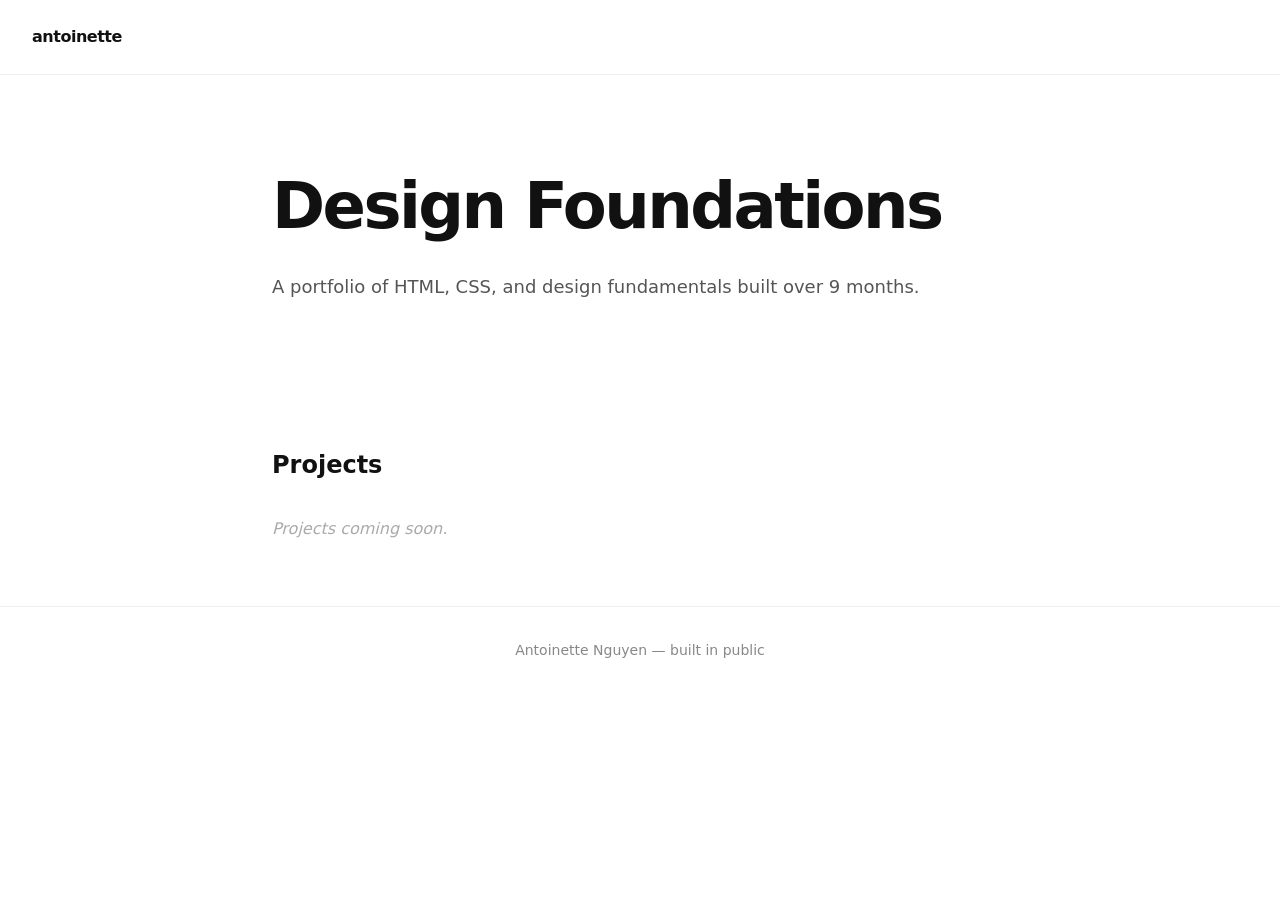
==== index.html @ 93170a92 "chore: scaffold project folder structure with index.html and style.css" ====
<!DOCTYPE html>
<html lang="en">
  <head>
    <meta charset="UTF-8" />
    <meta name="viewport" content="width=device-width, initial-scale=1.0" />
    <title>Design Foundations</title>
    <link rel="stylesheet" href="style.css" />
  </head>
  <body>
    <header>
      <nav>
        <span class="logo">antoinette</span>
      </nav>
    </header>

    <main>
      <section class="hero">
        <h1>Design Foundations</h1>
        <p>A portfolio of HTML, CSS, and design fundamentals built over 9 months.</p>
      </section>

      <section class="projects">
        <h2>Projects</h2>
        <div class="project-grid">
          <!-- Projects will be added here -->
          <p class="placeholder">Projects coming soon.</p>
        </div>
      </section>
    </main>

    <footer>
      <p>Antoinette Nguyen &mdash; built in public</p>
    </footer>
  </body>
</html>
---- style.css ----
/* ================================
   DESIGN FOUNDATIONS — style.css
   ================================ */

/* Reset */
*, *::before, *::after {
  box-sizing: border-box;
  margin: 0;
  padding: 0;
}

/* Base */
body {
  font-family: system-ui, sans-serif;
  line-height: 1.6;
  color: #111;
  background: #fff;
}

/* Nav */
nav {
  padding: 1.5rem 2rem;
  border-bottom: 1px solid #eee;
}

.logo {
  font-weight: 700;
  letter-spacing: -0.03em;
}

/* Hero */
.hero {
  padding: 5rem 2rem;
  max-width: 800px;
  margin: 0 auto;
}

.hero h1 {
  font-size: clamp(2rem, 5vw, 4rem);
  font-weight: 800;
  letter-spacing: -0.04em;
  margin-bottom: 1rem;
}

.hero p {
  font-size: 1.125rem;
  color: #555;
}

/* Projects */
.projects {
  padding: 4rem 2rem;
  max-width: 800px;
  margin: 0 auto;
}

.projects h2 {
  font-size: 1.5rem;
  font-weight: 700;
  margin-bottom: 2rem;
}

.project-grid {
  display: grid;
  gap: 1.5rem;
}

.placeholder {
  color: #aaa;
  font-style: italic;
}

/* Footer */
footer {
  padding: 2rem;
  text-align: center;
  font-size: 0.875rem;
  color: #888;
  border-top: 1px solid #eee;
}
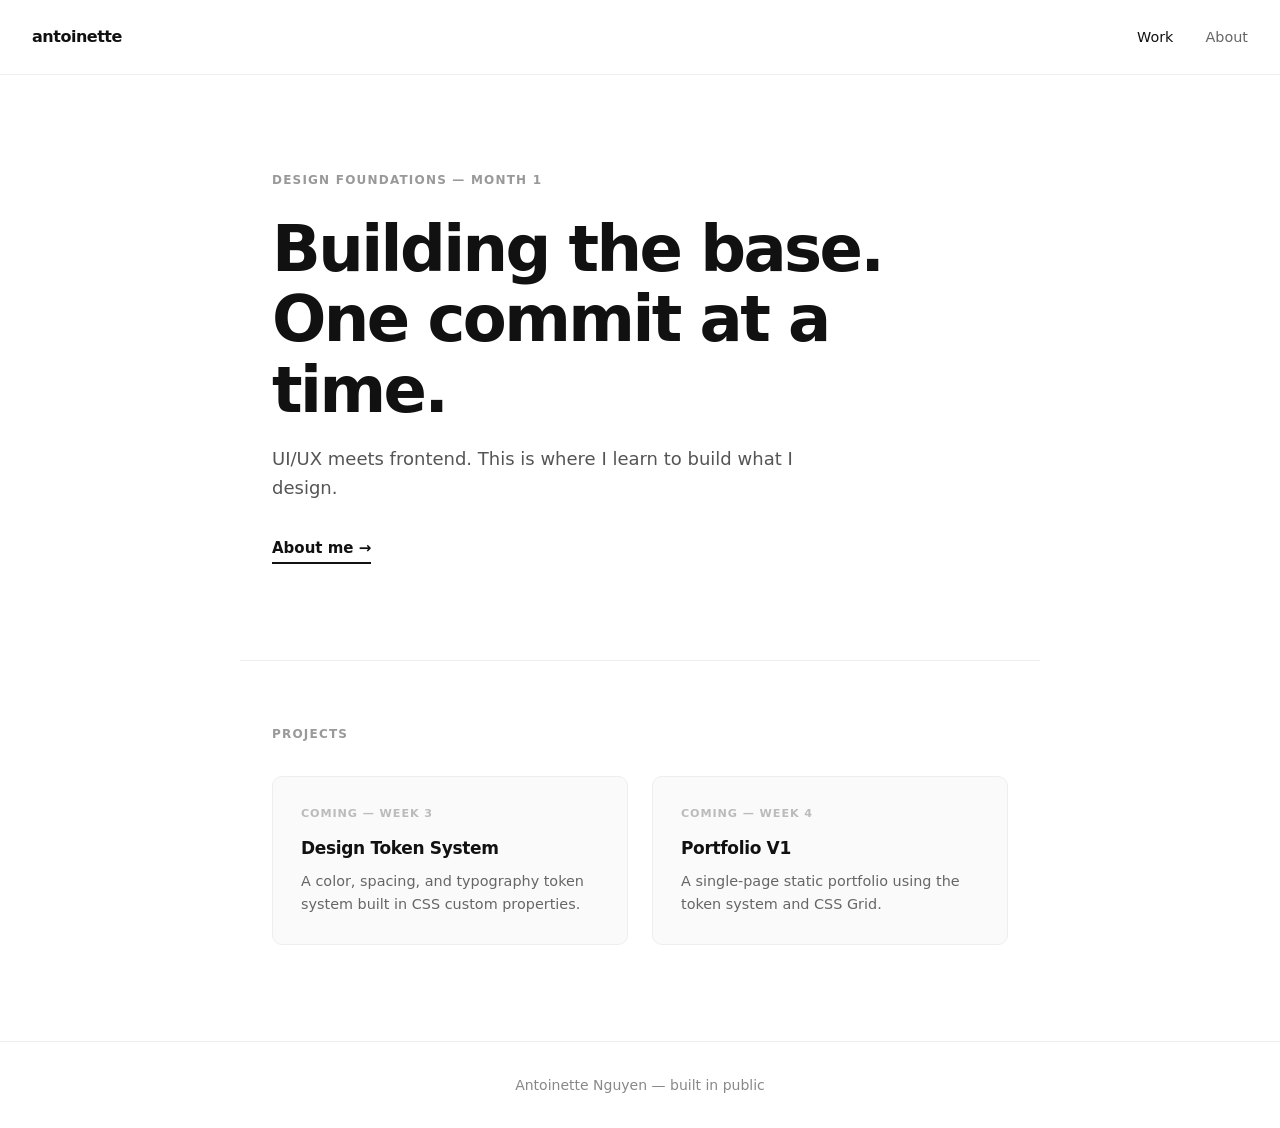
==== commit 420b1b44: "feat: update homepage with nav links, hero copy, and project placeholder cards" ====
--- a/index.html
+++ b/index.html
@@ -8,22 +8,37 @@
   </head>
   <body>
     <header>
-      <nav>
-        <span class="logo">antoinette</span>
+      <nav class="nav--flex">
+        <a href="index.html" class="logo">antoinette</a>
+        <ul class="nav-links">
+          <li><a href="index.html" class="active">Work</a></li>
+          <li><a href="about.html">About</a></li>
+        </ul>
       </nav>
     </header>
 
     <main>
       <section class="hero">
-        <h1>Design Foundations</h1>
-        <p>A portfolio of HTML, CSS, and design fundamentals built over 9 months.</p>
+        <p class="hero__label">Design Foundations — Month 1</p>
+        <h1>Building the base.<br />One commit at a time.</h1>
+        <p class="hero__sub">UI/UX meets frontend. This is where I learn to build what I design.</p>
+        <a href="about.html" class="hero__cta">About me &rarr;</a>
       </section>
 
       <section class="projects">
         <h2>Projects</h2>
         <div class="project-grid">
-          <!-- Projects will be added here -->
-          <p class="placeholder">Projects coming soon.</p>
+          <!-- Projects will be added as they're built -->
+          <div class="project-card project-card--placeholder">
+            <div class="project-card__tag">Coming — Week 3</div>
+            <h3>Design Token System</h3>
+            <p>A color, spacing, and typography token system built in CSS custom properties.</p>
+          </div>
+          <div class="project-card project-card--placeholder">
+            <div class="project-card__tag">Coming — Week 4</div>
+            <h3>Portfolio V1</h3>
+            <p>A single-page static portfolio using the token system and CSS Grid.</p>
+          </div>
         </div>
       </section>
     </main>
--- a/style.css
+++ b/style.css
@@ -23,51 +23,137 @@
   border-bottom: 1px solid #eee;
 }
 
+.nav--flex {
+  display: flex;
+  align-items: center;
+  justify-content: space-between;
+}
+
 .logo {
   font-weight: 700;
   letter-spacing: -0.03em;
+  text-decoration: none;
+  color: inherit;
+}
+
+.nav-links {
+  list-style: none;
+  display: flex;
+  gap: 2rem;
+}
+
+.nav-links a {
+  font-size: 0.9rem;
+  color: #666;
+  text-decoration: none;
+  transition: color 0.2s;
+}
+
+.nav-links a:hover,
+.nav-links a.active {
+  color: #111;
 }
 
 /* Hero */
 .hero {
-  padding: 5rem 2rem;
+  padding: 6rem 2rem;
   max-width: 800px;
   margin: 0 auto;
 }
 
+.hero__label {
+  font-size: 0.75rem;
+  font-weight: 700;
+  letter-spacing: 0.1em;
+  text-transform: uppercase;
+  color: #999;
+  margin-bottom: 1.5rem;
+}
+
 .hero h1 {
-  font-size: clamp(2rem, 5vw, 4rem);
+  font-size: clamp(2.25rem, 5vw, 4rem);
   font-weight: 800;
   letter-spacing: -0.04em;
-  margin-bottom: 1rem;
+  line-height: 1.1;
+  margin-bottom: 1.25rem;
 }
 
-.hero p {
+.hero__sub {
   font-size: 1.125rem;
   color: #555;
+  max-width: 48ch;
+  margin-bottom: 2rem;
 }
 
-/* Projects */
+.hero__cta {
+  display: inline-block;
+  font-size: 0.9375rem;
+  font-weight: 600;
+  color: #111;
+  text-decoration: none;
+  border-bottom: 2px solid #111;
+  padding-bottom: 2px;
+  transition: opacity 0.2s;
+}
+
+.hero__cta:hover {
+  opacity: 0.5;
+}
+
+/* Projects section */
 .projects {
-  padding: 4rem 2rem;
+  padding: 4rem 2rem 6rem;
   max-width: 800px;
   margin: 0 auto;
+  border-top: 1px solid #eee;
 }
 
 .projects h2 {
-  font-size: 1.5rem;
+  font-size: 0.75rem;
   font-weight: 700;
+  letter-spacing: 0.1em;
+  text-transform: uppercase;
+  color: #999;
   margin-bottom: 2rem;
 }
 
 .project-grid {
   display: grid;
+  grid-template-columns: repeat(auto-fit, minmax(280px, 1fr));
   gap: 1.5rem;
 }
 
-.placeholder {
-  color: #aaa;
-  font-style: italic;
+/* Project card */
+.project-card {
+  border: 1px solid #eee;
+  border-radius: 10px;
+  padding: 1.75rem;
+}
+
+.project-card--placeholder {
+  background: #fafafa;
+}
+
+.project-card__tag {
+  font-size: 0.7rem;
+  font-weight: 700;
+  letter-spacing: 0.08em;
+  text-transform: uppercase;
+  color: #bbb;
+  margin-bottom: 0.75rem;
+}
+
+.project-card h3 {
+  font-size: 1.0625rem;
+  font-weight: 700;
+  letter-spacing: -0.02em;
+  margin-bottom: 0.5rem;
+}
+
+.project-card p {
+  font-size: 0.9rem;
+  color: #666;
+  line-height: 1.6;
 }
 
 /* Footer */
@@ -78,3 +164,10 @@
   color: #888;
   border-top: 1px solid #eee;
 }
+
+/* Responsive */
+@media (max-width: 480px) {
+  .hero {
+    padding: 3.5rem 1.5rem;
+  }
+}
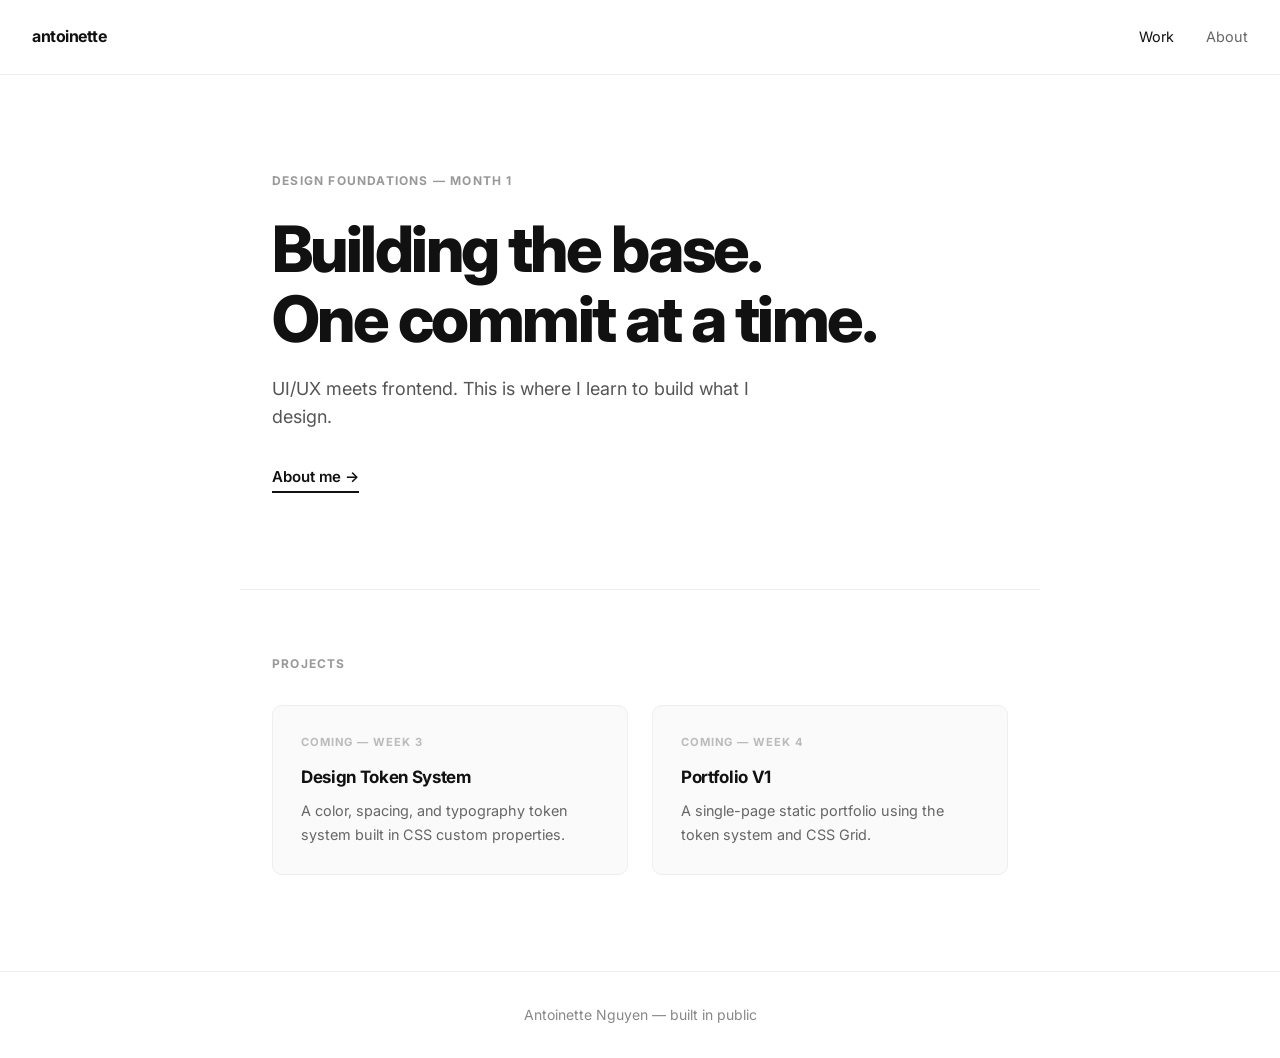
==== commit e3ff3591: "style: add Inter font via Google Fonts for consistent cross-platform typography" ====
--- a/index.html
+++ b/index.html
@@ -4,6 +4,9 @@
     <meta charset="UTF-8" />
     <meta name="viewport" content="width=device-width, initial-scale=1.0" />
     <title>Design Foundations</title>
+    <link rel="preconnect" href="https://fonts.googleapis.com" />
+    <link rel="preconnect" href="https://fonts.gstatic.com" crossorigin />
+    <link href="https://fonts.googleapis.com/css2?family=Inter:wght@400;500;600;700;800&display=swap" rel="stylesheet" />
     <link rel="stylesheet" href="style.css" />
   </head>
   <body>
--- a/style.css
+++ b/style.css
@@ -11,7 +11,7 @@
 
 /* Base */
 body {
-  font-family: system-ui, sans-serif;
+  font-family: 'Inter', system-ui, sans-serif;
   line-height: 1.6;
   color: #111;
   background: #fff;
